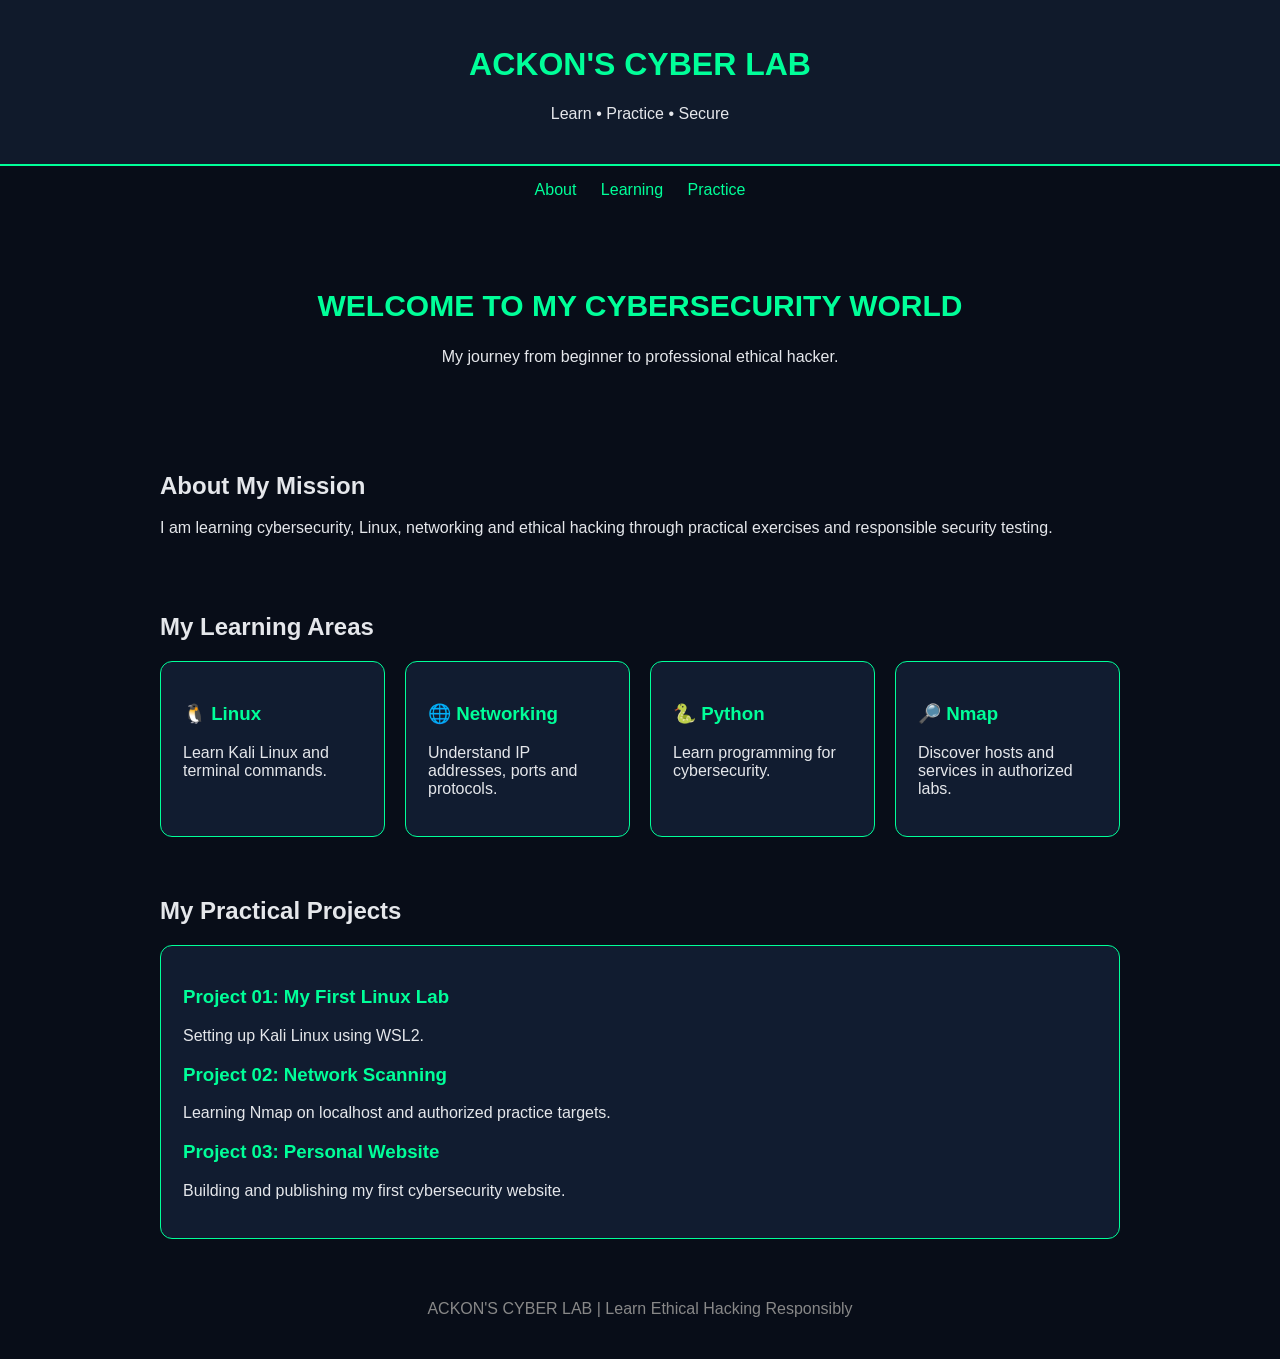
==== docs/index.html @ 9296ffa0 "Create index.html" ====
<!DOCTYPE html>
<html lang="en">
<head>
<meta charset="UTF-8">
<meta name="viewport" content="width=device-width, initial-scale=1.0">
<title>Ackon's Cyber Lab</title>
<style>
* { box-sizing: border-box; }
body {
    margin: 0;
    background: #080d18;
    color: #e5e7eb;
    font-family: Arial, sans-serif;
}
header {
    background: #101a2b;
    padding: 25px;
    text-align: center;
    border-bottom: 2px solid #00ff99;
}
header h1 { color: #00ff99; }
nav { padding: 15px; text-align: center; }
nav a {
    color: #00ff99;
    margin: 10px;
    text-decoration: none;
}
.hero {
    text-align: center;
    padding: 50px 20px;
}
.hero h2 { color: #00ff99; font-size: 30px; }
.container {
    max-width: 1000px;
    margin: auto;
    padding: 20px;
}
.grid {
    display: grid;
    grid-template-columns: repeat(auto-fit,minmax(220px,1fr));
    gap: 20px;
}
.card {
    background: #111c30;
    border: 1px solid #00ff99;
    border-radius: 12px;
    padding: 22px;
}
.card h3 { color: #00ff99; }
footer {
    text-align: center;
    padding: 25px;
    color: #888;
}
</style>
</head>
<body>
<header>
<h1>ACKON'S CYBER LAB</h1>
<p>Learn • Practice • Secure</p>
</header>
<nav>
<a href="#about">About</a>
<a href="#learning">Learning</a>
<a href="#practice">Practice</a>
</nav>
<section class="hero">
<h2>WELCOME TO MY CYBERSECURITY WORLD</h2>
<p>My journey from beginner to professional ethical hacker.</p>
</section>
<div class="container" id="about">
<h2>About My Mission</h2>
<p>I am learning cybersecurity, Linux, networking and ethical hacking through practical exercises and responsible security testing.</p>
</div>
<div class="container" id="learning">
<h2>My Learning Areas</h2>
<div class="grid">
<div class="card">
<h3>🐧 Linux</h3>
<p>Learn Kali Linux and terminal commands.</p>
</div>
<div class="card">
<h3>🌐 Networking</h3>
<p>Understand IP addresses, ports and protocols.</p>
</div>
<div class="card">
<h3>🐍 Python</h3>
<p>Learn programming for cybersecurity.</p>
</div>
<div class="card">
<h3>🔎 Nmap</h3>
<p>Discover hosts and services in authorized labs.</p>
</div>
</div>
</div>
<div class="container" id="practice">
<h2>My Practical Projects</h2>
<div class="card">
<h3>Project 01: My First Linux Lab</h3>
<p>Setting up Kali Linux using WSL2.</p>
<h3>Project 02: Network Scanning</h3>
<p>Learning Nmap on localhost and authorized practice targets.</p>
<h3>Project 03: Personal Website</h3>
<p>Building and publishing my first cybersecurity website.</p>
</div>
</div>
<footer>
<p>ACKON'S CYBER LAB | Learn Ethical Hacking Responsibly</p>
</footer>
</body>
</html>
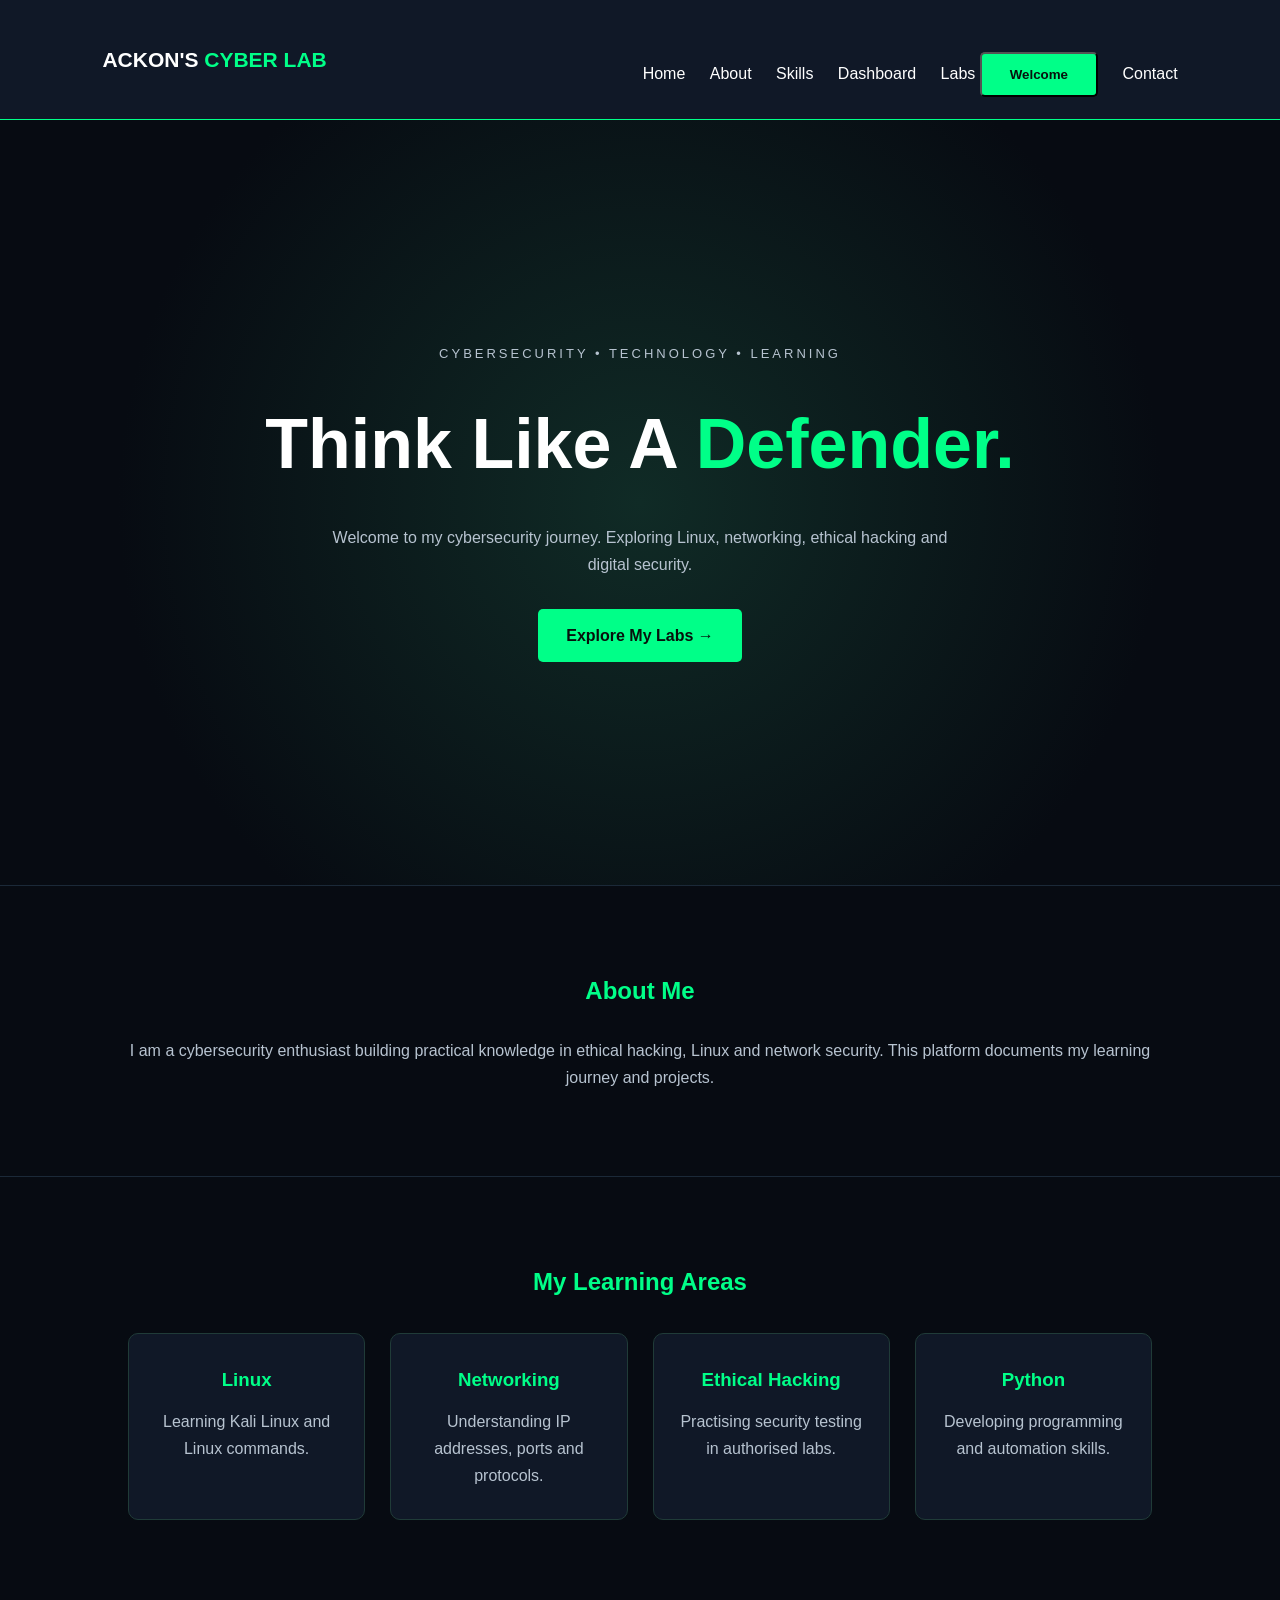
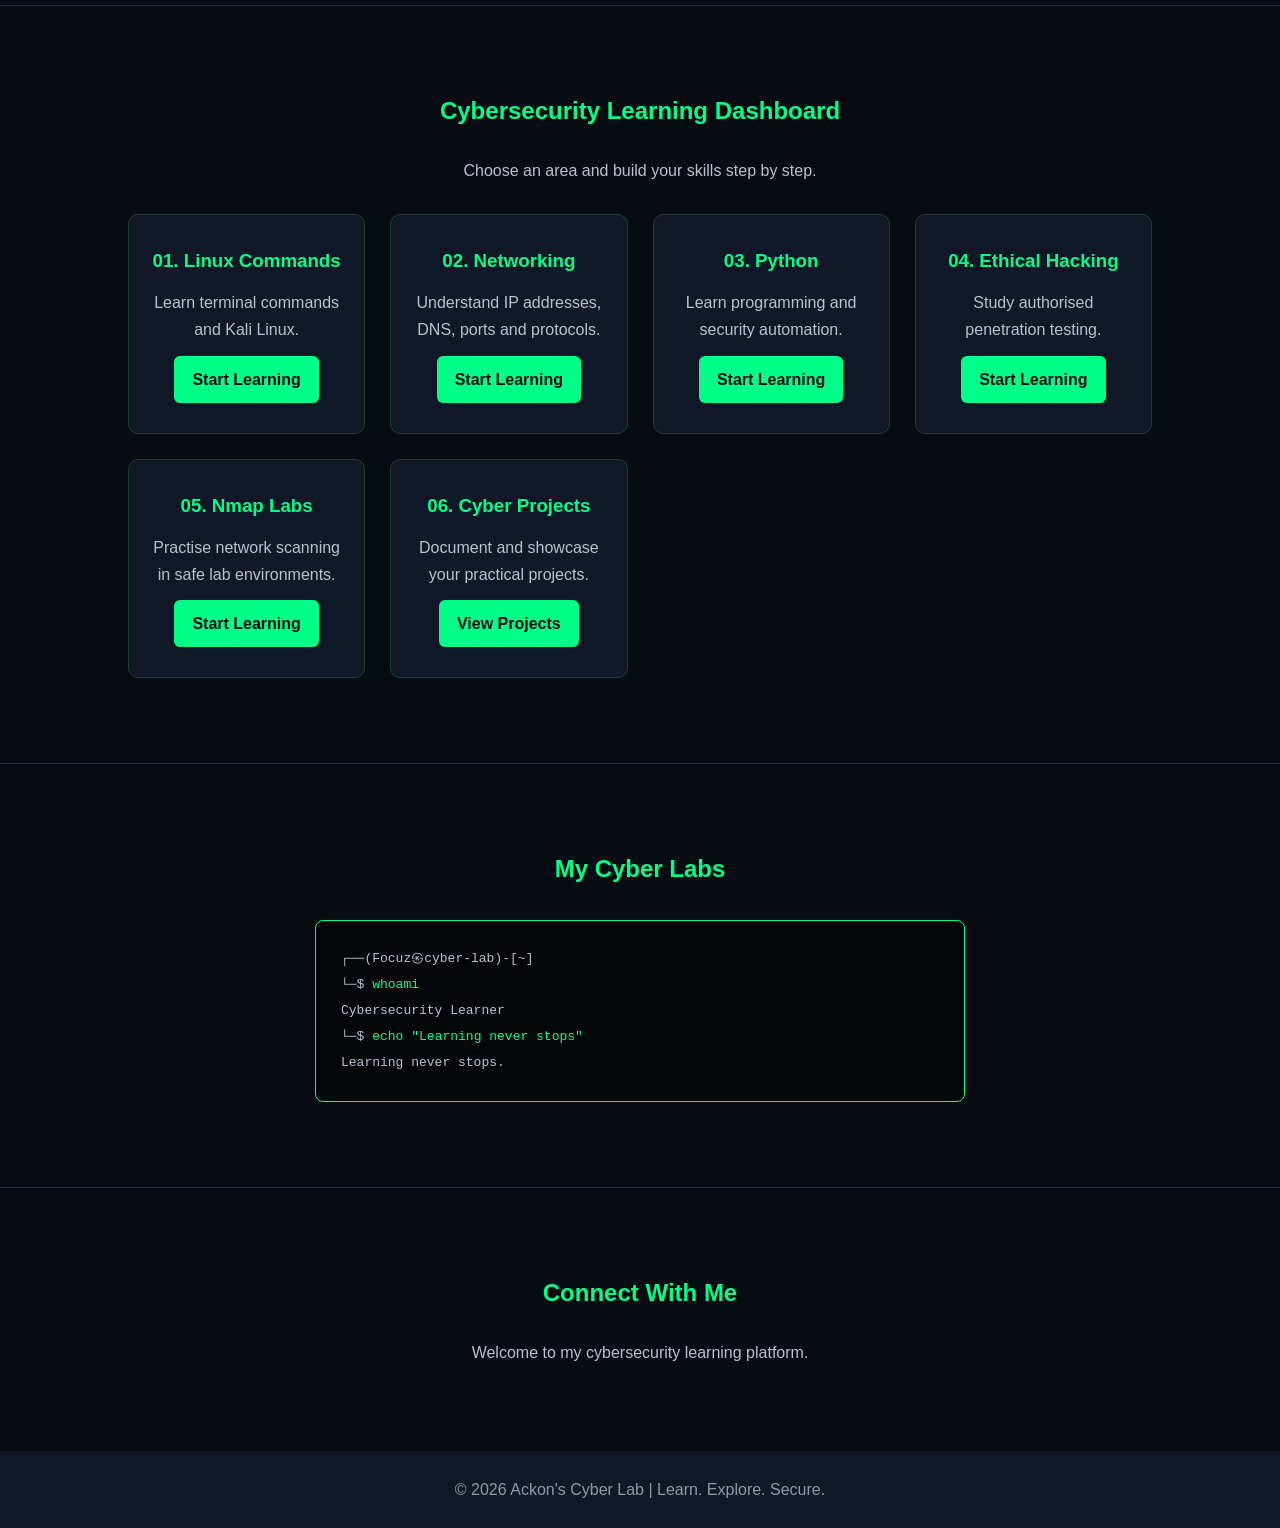
==== commit 1cde082f: "Prepare complete website for GitHub Pages" ====
--- a/docs/index.html
+++ b/docs/index.html
@@ -1,111 +1,126 @@
 <!DOCTYPE html>
 <html lang="en">
 <head>
-<meta charset="UTF-8">
-<meta name="viewport" content="width=device-width, initial-scale=1.0">
-<title>Ackon's Cyber Lab</title>
-<style>
-* { box-sizing: border-box; }
-body {
-    margin: 0;
-    background: #080d18;
-    color: #e5e7eb;
-    font-family: Arial, sans-serif;
-}
-header {
-    background: #101a2b;
-    padding: 25px;
-    text-align: center;
-    border-bottom: 2px solid #00ff99;
-}
-header h1 { color: #00ff99; }
-nav { padding: 15px; text-align: center; }
-nav a {
-    color: #00ff99;
-    margin: 10px;
-    text-decoration: none;
-}
-.hero {
-    text-align: center;
-    padding: 50px 20px;
-}
-.hero h2 { color: #00ff99; font-size: 30px; }
-.container {
-    max-width: 1000px;
-    margin: auto;
-    padding: 20px;
-}
-.grid {
-    display: grid;
-    grid-template-columns: repeat(auto-fit,minmax(220px,1fr));
-    gap: 20px;
-}
-.card {
-    background: #111c30;
-    border: 1px solid #00ff99;
-    border-radius: 12px;
-    padding: 22px;
-}
-.card h3 { color: #00ff99; }
-footer {
-    text-align: center;
-    padding: 25px;
-    color: #888;
-}
-</style>
+    <meta charset="UTF-8">
+    <meta name="viewport" content="width=device-width, initial-scale=1.0">
+    <title>Ackon's Cyber Lab</title>
+    <link rel="stylesheet" href="css/style.css">
 </head>
 <body>
+
 <header>
-<h1>ACKON'S CYBER LAB</h1>
-<p>Learn • Practice • Secure</p>
+    <h2>ACKON'S <span>CYBER LAB</span></h2>
+    <nav> 
+        <a href="#home">Home</a>
+        <a href="#about">About</a>
+        <a href="#skills">Skills</a>
+        <a href="#dashboard">Dashboard</a>
+        <a href="#labs">Labs</a>
+<button class="btn" onclick="showMessage()">Welcome</button>
+        <a href="contact.html">Contact</a>
+    </nav>
 </header>
-<nav>
-<a href="#about">About</a>
-<a href="#learning">Learning</a>
-<a href="#practice">Practice</a>
-</nav>
-<section class="hero">
-<h2>WELCOME TO MY CYBERSECURITY WORLD</h2>
-<p>My journey from beginner to professional ethical hacker.</p>
+
+<section id="home" class="hero">
+    <p class="tag">CYBERSECURITY • TECHNOLOGY • LEARNING</p>
+    <h1>Think Like A <span>Defender.</span></h1>
+    <p>Welcome to my cybersecurity journey. Exploring Linux,
+    networking, ethical hacking and digital security.</p>
+    <a href="#labs" class="btn">Explore My Labs →</a>
 </section>
-<div class="container" id="about">
-<h2>About My Mission</h2>
-<p>I am learning cybersecurity, Linux, networking and ethical hacking through practical exercises and responsible security testing.</p>
+
+<section id="about">
+    <h2>About Me</h2>
+    <p>I am a cybersecurity enthusiast building practical
+    knowledge in ethical hacking, Linux and network security.
+    This platform documents my learning journey and projects.</p>
+</section>
+
+<section id="skills">
+    <h2>My Learning Areas</h2>
+    <div class="cards">
+        <div class="card">
+            <h3>Linux</h3>
+            <p>Learning Kali Linux and Linux commands.</p>
+        </div>
+        <div class="card">
+            <h3>Networking</h3>
+            <p>Understanding IP addresses, ports and protocols.</p>
+        </div>
+        <div class="card">
+            <h3>Ethical Hacking</h3>
+            <p>Practising security testing in authorised labs.</p>
+        </div>
+        <div class="card">
+            <h3>Python</h3>
+            <p>Developing programming and automation skills.</p>
+        </div>
+    </div>
+</section>
+<section id="dashboard">
+    <h2>Cybersecurity Learning Dashboard</h2>
+    <p>Choose an area and build your skills step by step.</p>
+
+    <div class="cards">
+
+        <div class="card">
+    <h3>01. Linux Commands</h3>
+    <p>Learn terminal commands and Kali Linux.</p>
+    <a href="linux.html" class="btn">Start Learning</a>
 </div>
-<div class="container" id="learning">
-<h2>My Learning Areas</h2>
-<div class="grid">
-<div class="card">
-<h3>🐧 Linux</h3>
-<p>Learn Kali Linux and terminal commands.</p>
+
+        <div class="card">
+    <h3>02. Networking</h3>
+    <p>Understand IP addresses, DNS, ports and protocols.</p>
+    <a href="networking.html" class="btn">Start Learning</a>
 </div>
-<div class="card">
-<h3>🌐 Networking</h3>
-<p>Understand IP addresses, ports and protocols.</p>
+
+        <div class="card">
+    <h3>03. Python</h3>
+    <p>Learn programming and security automation.</p>
+    <a href="python.html" class="btn">Start Learning</a>
 </div>
-<div class="card">
-<h3>🐍 Python</h3>
-<p>Learn programming for cybersecurity.</p>
+
+        <div class="card">
+    <h3>04. Ethical Hacking</h3>
+    <p>Study authorised penetration testing.</p>
+    <a href="ethical-hacking.html" class="btn">Start Learning</a>
 </div>
-<div class="card">
-<h3>🔎 Nmap</h3>
-<p>Discover hosts and services in authorized labs.</p>
+
+        <div class="card">
+    <h3>05. Nmap Labs</h3>
+    <p>Practise network scanning in safe lab environments.</p>
+    <a href="nmap.html" class="btn">Start Learning</a>
 </div>
+
+        <div class="card">
+    <h3>06. Cyber Projects</h3>
+    <p>Document and showcase your practical projects.</p>
+    <a href="projects.html" class="btn">View Projects</a>
 </div>
-</div>
-<div class="container" id="practice">
-<h2>My Practical Projects</h2>
-<div class="card">
-<h3>Project 01: My First Linux Lab</h3>
-<p>Setting up Kali Linux using WSL2.</p>
-<h3>Project 02: Network Scanning</h3>
-<p>Learning Nmap on localhost and authorized practice targets.</p>
-<h3>Project 03: Personal Website</h3>
-<p>Building and publishing my first cybersecurity website.</p>
-</div>
-</div>
+
+    </div>
+</section>
+<section id="labs">
+    <h2>My Cyber Labs</h2>
+    <div class="terminal">
+        <p>┌──(Focuz㉿cyber-lab)-[~]</p>
+        <p>└─$ <span>whoami</span></p>
+        <p>Cybersecurity Learner</p>
+        <p>└─$ <span>echo "Learning never stops"</span></p>
+        <p>Learning never stops.</p>
+    </div>
+</section>
+
+<section id="contact">
+    <h2>Connect With Me</h2>
+    <p>Welcome to my cybersecurity learning platform.</p>
+</section>
+
 <footer>
-<p>ACKON'S CYBER LAB | Learn Ethical Hacking Responsibly</p>
+    <p>© 2026 Ackon's Cyber Lab | Learn. Explore. Secure.</p>
 </footer>
+<script src="js/script.js"></script>
 </body>
-</html>+</html>
+
--- a/docs/css/style.css
+++ b/docs/css/style.css
@@ -0,0 +1,193 @@
+* {
+    margin: 0;
+    padding: 0;
+    box-sizing: border-box;
+    scroll-behavior: smooth;
+}
+
+body {
+    background: #070b12;
+    color: #ffffff;
+    font-family: Arial, sans-serif;
+    line-height: 1.7;
+}
+
+header {
+    display: flex;
+    justify-content: space-between;
+    align-items: center;
+    padding: 22px 8%;
+    background: #101827;
+    border-bottom: 1px solid #00ff88;
+    position: sticky;
+    top: 0;
+    z-index: 10;
+}
+
+header h2 {
+    font-size: 21px;
+}
+
+span {
+    color: #00ff88;
+}
+
+nav a {
+    color: white;
+    text-decoration: none;
+    margin-left: 20px;
+    transition: 0.3s;
+}
+
+nav a:hover {
+    color: #00ff88;
+}
+
+.hero {
+    min-height: 85vh;
+    display: flex;
+    flex-direction: column;
+    justify-content: center;
+    align-items: center;
+    text-align: center;
+    padding: 30px;
+    background: radial-gradient(circle, #102b26, #070b12 70%);
+}
+
+.tag {
+    color: #00ff88;
+    letter-spacing: 3px;
+    font-size: 13px;
+}
+
+.hero h1 {
+    font-size: clamp(38px, 7vw, 70px);
+    margin: 20px 0;
+}
+
+.hero p {
+    max-width: 650px;
+    color: #b7c3d0;
+}
+
+.btn {
+    display: inline-block;
+    margin-top: 30px;
+    padding: 13px 28px;
+    background: #00ff88;
+    color: #07110c;
+    text-decoration: none;
+    font-weight: bold;
+    border-radius: 5px;
+}
+
+.btn:hover {
+    background: white;
+}
+
+section:not(.hero) {
+    padding: 85px 10%;
+    text-align: center;
+    border-top: 1px solid #1b2938;
+}
+
+section h2 {
+    color: #00ff88;
+    margin-bottom: 25px;
+}
+
+section p {
+    color: #b7c3d0;
+}
+
+.cards {
+    display: grid;
+    grid-template-columns: repeat(auto-fit, minmax(210px, 1fr));
+    gap: 20px;
+    margin-top: 35px;
+}
+
+.card {
+    background: #101827;
+    padding: 30px 20px;
+    border: 1px solid #203b38;
+    border-radius: 10px;
+    transition: 0.3s;
+}
+
+.card:hover {
+    transform: translateY(-7px);
+    border-color: #00ff88;
+}
+
+.card h3 {
+    color: #00ff88;
+    margin-bottom: 12px;
+}
+
+.terminal {
+    max-width: 650px;
+    margin: 30px auto 0;
+    padding: 25px;
+    background: #020609;
+    border: 1px solid #00ff88;
+    border-radius: 8px;
+    text-align: left;
+    font-family: monospace;
+    line-height: 2;
+    overflow-wrap: anywhere;
+}
+
+footer {
+    padding: 25px;
+    text-align: center;
+    background: #101827;
+    color: #8c9aaa;
+}
+
+@media (max-width: 650px) {
+    header {
+        flex-direction: column;
+        gap: 15px;
+    }
+
+    nav a {
+        margin: 0 6px;
+        font-size: 13px;
+    }
+
+    section:not(.hero) {
+        padding: 60px 6%;
+    }
+}
+/* Contact page improvements */
+
+.card {
+    transition: transform 0.3s ease, box-shadow 0.3s ease;
+}
+
+.card:hover {
+    transform: translateY(-8px);
+    box-shadow: 0 8px 25px rgba(0, 255, 136, 0.18);
+}
+
+.card a {
+    display: inline-block;
+    margin-top: 12px;
+    padding: 10px 18px;
+    background: #00ff88;
+    color: #070b12;
+    text-decoration: none;
+    border-radius: 6px;
+    font-weight: bold;
+}
+
+.card a:hover {
+    background: #ffffff;
+    color: #070b12;
+}
+
+.cards {
+    gap: 25px;
+    margin-top: 30px;
+}
